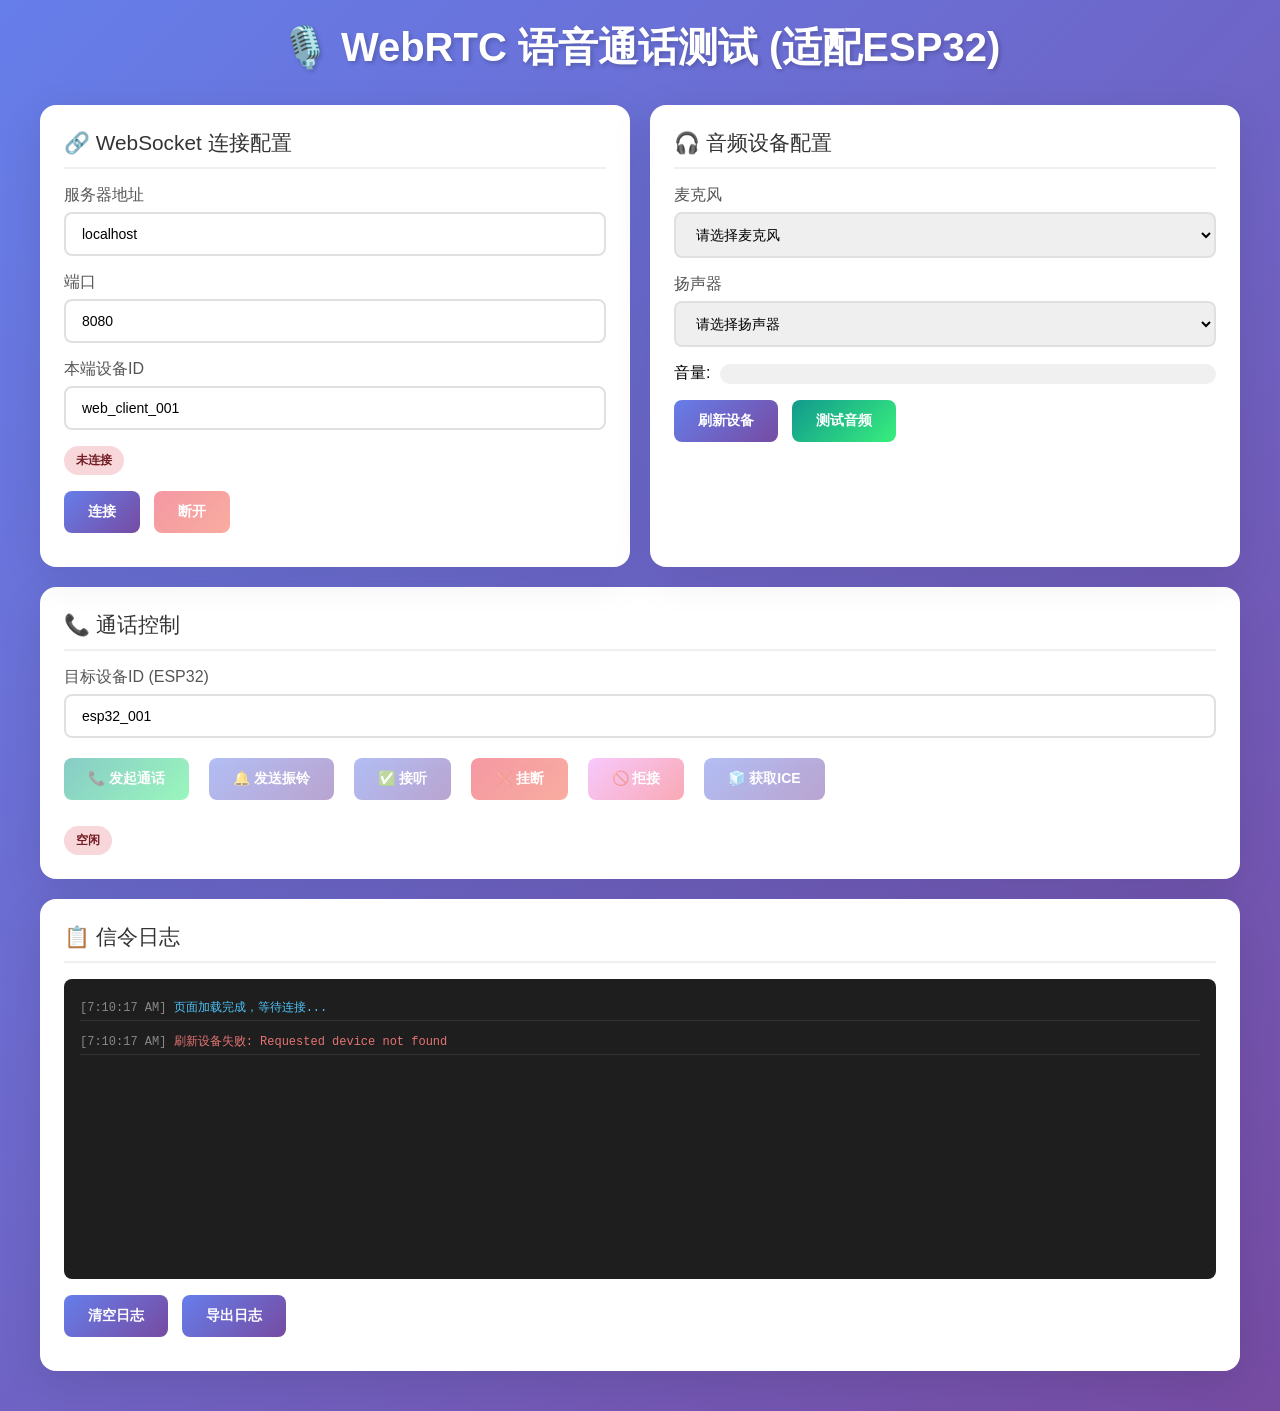
==== audio_server/src/main/resources/static/index2.html @ 7738d1a6 "4G信令+4Gwebrtc demo" ====
<!DOCTYPE html>
<html lang="zh-CN">
<head>
  <meta charset="UTF-8">
  <meta name="viewport" content="width=device-width, initial-scale=1.0">
  <title>WebRTC 语音通话测试 (适配ESP32)</title>
  <link rel="stylesheet" href="./index.css">
</head>
<body>
<div class="container">
  <h1>🎙️ WebRTC 语音通话测试 (适配ESP32)</h1>

  <div class="grid">
    <!-- WebSocket 连接配置 -->
    <div class="card">
      <div class="card-title">🔗 WebSocket 连接配置</div>
      <div class="form-group">
        <label>服务器地址</label>
        <input type="text" id="wsHost" value="localhost" placeholder="服务器地址">
      </div>
      <div class="form-group">
        <label>端口</label>
        <input type="number" id="wsPort" value="8080" placeholder="端口号">
      </div>
      <div class="form-group">
        <label>本端设备ID</label>
        <input type="text" id="localDeviceId" value="web_client_001" placeholder="设备唯一标识">
      </div>
      <div>
        <span id="connectionStatus" class="status status-disconnected">未连接</span>
      </div>
      <div style="margin-top: 16px;">
        <button class="btn btn-primary" id="btnConnect" onclick="connectWebSocket()">连接</button>
        <button class="btn btn-danger" id="btnDisconnect" onclick="disconnectWebSocket()" disabled>断开</button>
      </div>
    </div>

    <!-- 音频设备配置 -->
    <div class="card">
      <div class="card-title">🎧 音频设备配置</div>
      <div class="form-group">
        <label>麦克风</label>
        <select id="audioInputSelect">
          <option value="">请选择麦克风</option>
        </select>
      </div>
      <div class="form-group">
        <label>扬声器</label>
        <select id="audioOutputSelect">
          <option value="">请选择扬声器</option>
        </select>
      </div>
      <div class="audio-controls">
        <span>音量:</span>
        <div class="audio-meter">
          <div class="audio-meter-fill" id="audioMeterFill"></div>
        </div>
      </div>
      <div style="margin-top: 16px;">
        <button class="btn btn-primary" onclick="refreshDevices()">刷新设备</button>
        <button class="btn btn-success" onclick="testAudio()">测试音频</button>
      </div>
    </div>
  </div>

  <!-- 通话控制 -->
  <div class="card">
    <div class="card-title">📞 通话控制</div>
    <div class="form-group">
      <label>目标设备ID (ESP32)</label>
      <input type="text" id="targetDeviceId" value="esp32_001" placeholder="目标设备ID">
    </div>
    <div class="call-controls">
      <button class="btn btn-success" id="btnCall" onclick="startCall()" disabled>📞 发起通话</button>
      <button class="btn btn-primary" id="btnRing" onclick="sendRing()" disabled>🔔 发送振铃</button>
      <button class="btn btn-primary" id="btnAnswer" onclick="answerRing()" disabled>✅ 接听</button>
      <button class="btn btn-danger" id="btnHangup" onclick="hangupCall()" disabled>❌ 挂断</button>
      <button class="btn btn-warning" id="btnReject" onclick="rejectRing()" disabled>🚫 拒接</button>
      <button class="btn btn-primary" id="btnRequestIce" onclick="requestIceServers()" disabled>🧊 获取ICE</button>
    </div>
    <div style="margin-top: 16px;">
      <span id="callStatus" class="status status-disconnected">空闲</span>
    </div>
  </div>

  <!-- 信令日志 -->
  <div class="card">
    <div class="card-title">📋 信令日志</div>
    <div class="log-container" id="logContainer"></div>
    <div style="margin-top: 16px;">
      <button class="btn btn-primary" onclick="clearLogs()">清空日志</button>
      <button class="btn btn-primary" onclick="exportLogs()">导出日志</button>
    </div>
  </div>
</div>

<script>
  // ==================== 全局变量 ====================
  let ws = null;
  let pc = null;
  let localStream = null;
  let remoteStream = null;
  let currentCallState = 'idle'; // idle, calling, ringing, connected
  let incomingOffer = null;
  let pendingCallerId = null; // 存储振铃阶段的来电方ID（无offer）
  let audioContext = null;
  let analyser = null;
  let dataArray = null;
  let animationId = null;

  // ==================== WebSocket 连接 ====================
  function connectWebSocket() {
    const host = document.getElementById('wsHost').value;
    const port = document.getElementById('wsPort').value;
    const wsUrl = `ws://${host}:${port}/signaling`;

    updateConnectionStatus('connecting');
    log('info', `正在连接 WebSocket: ${wsUrl}`);

    ws = new WebSocket(wsUrl);

    ws.onopen = () => {
      updateConnectionStatus('connected');
      log('success', 'WebSocket 连接成功');

      // 注册设备
      const deviceId = document.getElementById('localDeviceId').value;
      sendSignaling({
        type: 'register',
        from: deviceId,
        timestamp: Math.floor(Date.now() / 1000)
      });

      enableCallControls(true);
    };

    ws.onmessage = (event) => {
      try {
        const message = JSON.parse(event.data);
        handleSignalingMessage(message);
      } catch (e) {
        log('error', '解析信令失败: ' + e.message + ' 原始数据: ' + event.data);
      }
    };

    ws.onclose = () => {
      updateConnectionStatus('disconnected');
      log('warn', 'WebSocket 连接已关闭');
      enableCallControls(false);
      resetCallState();
    };

    ws.onerror = (error) => {
      log('error', 'WebSocket 错误: ' + error);
    };
  }

  function disconnectWebSocket() {
    if (ws) {
      ws.close();
      ws = null;
    }
  }

  // ==================== 核心：适配ESP32信令格式 ====================
  function sendSignaling(message) {
    if (ws && ws.readyState === WebSocket.OPEN) {
      // 适配ESP32的信令格式 - 确保包含from、timestamp等必填字段
      const esp32Msg = {
        type: message.type,
        from: message.from || document.getElementById('localDeviceId').value,
        timestamp: message.timestamp || Math.floor(Date.now() / 1000),
        target: message.target || document.getElementById('targetDeviceId').value,
        valid: true // ESP32要求的valid字段
      };

      // 根据消息类型添加对应字段
      if (message.sdp) esp32Msg.data = message.sdp; // ESP32使用data字段传输SDP
      if (message.candidate) esp32Msg.candidate = message.candidate;
      if (message.data) esp32Msg.data = message.data;

      ws.send(JSON.stringify(esp32Msg));
      log('signal', `发送信令 [${esp32Msg.type}]: ${JSON.stringify(esp32Msg)}`);
    } else {
      log('error', 'WebSocket 未连接，无法发送信令');
    }
  }

  // ==================== 信令处理 (适配ESP32逻辑) ====================
  function handleSignalingMessage(message) {
    log('signal', `收到信令 [${message.type}]: ${JSON.stringify(message)}`);

    switch (message.type) {
      case 'connected':
        log('success', '服务器连接确认');
        break;

      case 'register_response':
        log('success', '设备注册成功: ' + (message.data || '无数据'));
        break;

      case 'ice_response':
        handleIceResponse(message);
        break;

      case 'ring':
        // 处理ESP32的振铃信令（无offer）
        handleRing(message);
        break;

      case 'offer':
        // 处理ESP32后续发送的offer信令（关键修复：读取data字段作为SDP）
        handleIncomingOffer(message);
        break;

      case 'answer':
        handleAnswer(message);
        break;

      case 'candidate':
        handleCandidate(message);
        break;

      case 'bye':
        handleBye(message);
        break;

      case 'customized':
        handleCustomized(message);
        break;

      case 'reject':
        handleReject(message);
        break;

      case 'timeout':
        handleTimeout(message);
        break;

      case 'error':
        log('error', '服务器错误: ' + (message.data || '无错误信息'));
        break;

      default:
        log('warn', '未知信令类型: ' + message.type);
    }
  }

  // ==================== ESP32振铃处理 (仅回复customized信令) ====================
  function handleRing(message) {
    // 处理来自ESP32的振铃请求（仅振铃，无offer）
    pendingCallerId = message.from; // 保存来电方ID
    log('info', `收到来自 ${message.from} 的振铃请求（无offer）`);

    updateCallStatus('ringing', '收到来电 from ' + message.from);
    document.getElementById('btnAnswer').disabled = false;
    document.getElementById('btnReject').disabled = false;
    document.getElementById('btnCall').disabled = true;

    // 播放来电铃声
    playRingtone();
  }

  // 回复振铃：仅发送ACCEPT_CALL自定义信令
  function answerRing() {
    console.log('开始接听：仅回复振铃确认');
    if (!pendingCallerId) {
      log('error', '没有待处理的振铃请求');
      return;
    }

    // 只发送ACCEPT_CALL自定义信令，不处理WebRTC逻辑
    sendSignaling({
      type: 'customized',
      target: pendingCallerId,
      data: "ACCEPT_CALL",
      timestamp: Math.floor(Date.now() / 1000),
      from: document.getElementById('localDeviceId').value
    });

    log('success', `已发送接听确认信令给 ${pendingCallerId}，等待对方发送offer`);
    updateCallStatus('calling', '已接听，等待对方响应...');

    // 禁用接听/拒接，保留挂断按钮
    document.getElementById('btnAnswer').disabled = true;
    document.getElementById('btnReject').disabled = true;
    document.getElementById('btnHangup').disabled = false;
  }

  // 拒接振铃：仅发送REJECT_CALL自定义信令
  function rejectRing() {
    console.log('拒绝接听：回复振铃拒绝');
    if (!pendingCallerId) {
      log('error', '没有待处理的振铃请求');
      return;
    }

    // 只发送REJECT_CALL自定义信令
    sendSignaling({
      type: 'customized',
      target: pendingCallerId,
      data: "REJECT_CALL",
      timestamp: Math.floor(Date.now() / 1000),
      from: document.getElementById('localDeviceId').value
    });

    log('warn', `已发送拒接信令给 ${pendingCallerId}`);

    // 重置状态
    pendingCallerId = null;
    resetCallState();
  }

  // ==================== Offer处理 (关键修复：适配ESP32的data字段存储SDP) ====================
  function handleIncomingOffer(message) {
    // 验证offer是否来自之前振铃的设备
    if (pendingCallerId && message.from !== pendingCallerId) {
      log('warn', `收到未知设备 ${message.from} 的offer，忽略`);
      return;
    }

    log('info', `收到 ${message.from} 的offer信令，开始自动建立通话`);

    // 关键修复：ESP32的SDP放在data字段中，需要赋值给sdp属性
    incomingOffer = {
      from: message.from,
      sdp: message.data, // 读取data字段作为SDP内容
      target: message.target
    };

    // 自动处理offer（无需用户操作）
    processOfferAutomatically();
  }

  // 自动处理offer并建立WebRTC连接（添加详细错误处理）
  // ==================== 自动处理offer并建立WebRTC连接（修复SDP内嵌candidate） ====================
  async function processOfferAutomatically() {
    if (!incomingOffer) {
      log('error', '无待处理的offer');
      return;
    }

    try {
      log('info', '开始初始化本地音频流');
      // 1. 初始化本地音频流
      await initLocalStream();

      log('info', '开始创建PeerConnection');
      // 2. 创建PeerConnection
      await createPeerConnection();

      // 3. 设置远程SDP（关键：先设置SDP，再解析内嵌的candidate）
      log('info', '开始设置远程SDP');
      const remoteDesc = new RTCSessionDescription({
        type: 'offer',
        sdp: incomingOffer.sdp
      });

      await pc.setRemoteDescription(remoteDesc);
      log('success', '远程SDP设置成功');

      // 关键修复：解析SDP中内嵌的ICE候选并添加到PeerConnection
/*      log('info', '开始解析SDP中的内嵌ICE候选');
      const candidates = parseCandidatesFromSDP(incomingOffer.sdp);
      if (candidates.length > 0) {
        log('info', `找到 ${candidates.length} 个内嵌ICE候选`);
        for (const candidate of candidates) {
          try {
            await pc.addIceCandidate(candidate);
            log('success', `添加内嵌ICE候选成功: ${candidate.candidate.substring(0, 50)}...`);
          } catch (e) {
            log('warn', `添加内嵌ICE候选失败: ${e.message}`);
            log('error', `添加内嵌ICE候选失败: ${e.message}，候选: ${JSON.stringify(candidate)}`);
          }
        }
      } else {
        log('info', 'SDP中未找到内嵌ICE候选');
      }*/

      // 4. 创建并发送answer
      log('info', '开始创建answer SDP');
      const answer = await pc.createAnswer();
      await pc.setLocalDescription(answer);
      log('success', '本地answer SDP创建成功');

      // 发送answer信令给ESP32（关键：使用data字段传输SDP）
      sendSignaling({
        type: 'answer',
        target: incomingOffer.from,
        from: document.getElementById('localDeviceId').value,
        timestamp: Math.floor(Date.now() / 1000),
        sdp: answer.sdp // sendSignaling会自动转换为data字段
      });

      log('success', '已发送answer信令给ESP32，通话建立中');
      updateCallStatus('connected', '通话中');

      // 清空临时变量
      pendingCallerId = null;
      incomingOffer = null;

    } catch (error) {
      log('error', '处理offer失败: ' + error.message);
      console.error('Offer处理详细错误:', error);
      // 发送错误信令给ESP32
      sendSignaling({
        type: 'customized',
        target: incomingOffer?.from || pendingCallerId,
        data: `PROCESS_OFFER_ERROR: ${error.message}`,
        timestamp: Math.floor(Date.now() / 1000),
        from: document.getElementById('localDeviceId').value
      });
      pendingCallerId = null;
      incomingOffer = null;
      resetCallState();
    }
  }

  // ==================== 工具函数：从SDP中解析内嵌的ICE候选 ====================
  function parseCandidatesFromSDP(sdp) {
    const candidates = [];
    const lines = sdp.split('\r\n');
    let currentMid = null;
    let currentMLineIndex = -1;

    for (let i = 0; i < lines.length; i++) {
      const line = lines[i];
      if (line.startsWith('m=')) {
        currentMLineIndex++;          // 新媒体行，索引递增
        currentMid = null;            // 重置mid，等待随后的a=mid
      } else if (line.startsWith('a=mid:')) {
        currentMid = line.substring('a=mid:'.length);
      } else if (line.startsWith('a=candidate:')) {
        const candidateStr = line.substring('a=candidate:'.length);
        // 如果当前没有找到a=mid，尝试使用默认值（通常只有一个音频流时是'0'）
        const mid = currentMid || '0';
        const mlineIndex = currentMLineIndex >= 0 ? currentMLineIndex : 0;
        try {
          const candidate = new RTCIceCandidate({
            candidate: candidateStr,
            sdpMid: mid,
            sdpMLineIndex: mlineIndex
          });
          candidates.push(candidate);
          console.log('解析到候选:', candidate);
        } catch (e) {
          console.warn('构造候选失败:', e.message, '行:', line);
        }
      }
    }
    return candidates;
  }

  // ==================== 创建PeerConnection（优化ICE处理） ====================
  async function createPeerConnection() {
    try {
      const configuration = {
        iceServers: [
          { urls: 'turn:turn.vcall.75prc.cn:3478', username: "youkongcall", credential: "HJbnf23oNF23BgdlNM" }
        ],
      };

      log('info', '创建PeerConnection，配置: ' + JSON.stringify(configuration));
      pc = new RTCPeerConnection(configuration);

      // 添加本地流
      if (localStream) {
        localStream.getTracks().forEach(track => {
          pc.addTrack(track, localStream);
          log('info', '添加本地音频轨道到PeerConnection');
        });
      }

      // 监听远程流
      pc.ontrack = (event) => {
        log('info', '收到远程音频流');
        remoteStream = event.streams[0];
        const audioElement = new Audio();
        audioElement.srcObject = remoteStream;
        audioElement.play().catch(e => log('warn', '播放远程音频失败: ' + e.message));
        log('success', '远程音频流播放成功');
      };

      // 监听ICE候选（主要用于本地候选，ESP32的候选已从SDP解析）
      pc.onicecandidate = (event) => {
        if (event.candidate) {
          const targetId = pendingCallerId || document.getElementById('targetDeviceId').value;
          // 发送本地ICE候选给ESP32
          sendSignaling({
            type: 'candidate',
            target: targetId,
            from: document.getElementById('localDeviceId').value,
            timestamp: Math.floor(Date.now() / 1000),
            candidate: event.candidate.candidate
          });
          log('info', '发送本地ICE候选: ' + event.candidate.candidate.substring(0, 50) + '...');
        } else {
          log('info', '本地ICE候选收集完成');
        }
      };

      // 监听ICE连接状态
      pc.oniceconnectionstatechange = () => {
        log('info', 'ICE连接状态: ' + pc.iceConnectionState);
        // ICE连接成功的状态
        if (pc.iceConnectionState === 'connected' || pc.iceConnectionState === 'completed') {
          log('success', 'ICE连接成功');
        }
        // ICE连接失败的状态
        else if (pc.iceConnectionState === 'failed') {
          log('warn', 'ICE连接失败，尝试重新连接');
          // 可以在这里添加重连逻辑
        }
      };

      // 监听连接状态变化
      pc.onconnectionstatechange = () => {
        log('info', 'PeerConnection状态: ' + pc.connectionState);
        if (pc.connectionState === 'connected') {
          updateCallStatus('connected', '通话中');
        } else if (pc.connectionState === 'disconnected' || pc.connectionState === 'failed' || pc.connectionState === 'closed') {
          log('warn', 'PeerConnection断开: ' + pc.connectionState);
          closeCall();
        }
      };

      log('success', 'PeerConnection创建成功');
    } catch (error) {
      log('error', '创建PeerConnection失败: ' + error.message);
      throw error;
    }
  }

  // ==================== WebRTC 主动发起通话 ====================
  async function startCall() {
    const targetId = document.getElementById('targetDeviceId').value;
    if (!targetId) {
      alert('请输入目标设备ID');
      return;
    }

    try {
      await initLocalStream();
      await createPeerConnection();

      const offer = await pc.createOffer();
      await pc.setLocalDescription(offer);

      // 发送ESP32格式的offer信令（使用data字段传输SDP）
      sendSignaling({
        type: 'offer',
        target: targetId,
        from: document.getElementById('localDeviceId').value,
        timestamp: Math.floor(Date.now() / 1000),
        sdp: offer.sdp // sendSignaling会自动转换为data字段
      });

      updateCallStatus('calling', '呼叫中...');
      document.getElementById('btnHangup').disabled = false;
      document.getElementById('btnCall').disabled = true;

    } catch (error) {
      log('error', '发起通话失败: ' + error.message);
    }
  }

  // 发送振铃信令给ESP32
  function sendRing() {
    const targetId = document.getElementById('targetDeviceId').value;
    if (!targetId) {
      alert('请输入目标设备ID');
      return;
    }

    // 发送ESP32格式的ring信令
    sendSignaling({
      type: 'ring',
      target: targetId,
      from: document.getElementById('localDeviceId').value,
      timestamp: Math.floor(Date.now() / 1000)
    });

    updateCallStatus('calling', '正在振铃...');
    document.getElementById('btnHangup').disabled = false;
  }

  // 挂断通话
  function hangupCall() {
    const targetId = pendingCallerId || document.getElementById('targetDeviceId').value;

    // 发送ESP32格式的bye信令
    sendSignaling({
      type: 'bye',
      target: targetId,
      from: document.getElementById('localDeviceId').value,
      timestamp: Math.floor(Date.now() / 1000)
    });

    closeCall();
  }

  // 关闭通话清理资源
  function closeCall() {
    if (pc) {
      pc.close();
      pc = null;
    }
    if (localStream) {
      localStream.getTracks().forEach(track => track.stop());
      localStream = null;
    }
    if (audioContext) {
      audioContext.close();
      audioContext = null;
    }
    if (animationId) {
      cancelAnimationFrame(animationId);
      animationId = null;
    }

    // 清空临时变量
    pendingCallerId = null;
    incomingOffer = null;

    resetCallState();
    log('info', '通话已结束');
  }

  // ==================== WebRTC 基础功能 (添加错误处理) ====================
  async function initLocalStream() {
    try {
      // 请求音频权限
      const constraints = {
        audio: {
          echoCancellation: true,
          noiseSuppression: true,
          sampleRate: 48000
        },
        video: false
      };

      log('info', '请求本地音频流权限');
      localStream = await navigator.mediaDevices.getUserMedia(constraints);

      // 初始化音频分析
      initAudioMeter();

      log('success', '本地音频流获取成功');
    } catch (error) {
      log('error', '获取本地音频流失败: ' + error.message);
      throw error;
    }
  }

  function initAudioMeter() {
    try {
      audioContext = new (window.AudioContext || window.webkitAudioContext)();
      analyser = audioContext.createAnalyser();
      analyser.fftSize = 256;

      const source = audioContext.createMediaStreamSource(localStream);
      source.connect(analyser);

      dataArray = new Uint8Array(analyser.frequencyBinCount);
      updateAudioMeter();
    } catch (e) {
      log('warn', '音频音量计初始化失败: ' + e.message);
    }
  }

  function updateAudioMeter() {
    if (!analyser) return;

    analyser.getByteFrequencyData(dataArray);
    const average = dataArray.reduce((a, b) => a + b) / dataArray.length;
    const percentage = (average / 255) * 100;

    document.getElementById('audioMeterFill').style.width = percentage + '%';

    animationId = requestAnimationFrame(updateAudioMeter);
  }

  async function handleAnswer(message) {
    try {
      if (!pc) {
        log('error', 'PeerConnection未初始化，无法处理answer');
        return;
      }
      // ESP32的answer SDP也在data字段中
      const sdp = message.data || message.sdp;
      await pc.setRemoteDescription(new RTCSessionDescription({
        type: 'answer',
        sdp: sdp
      }));
      updateCallStatus('connected', '通话中');
      document.getElementById('btnHangup').disabled = false;
      log('success', '处理answer信令成功');
    } catch (error) {
      log('error', '处理 answer 失败: ' + error.message);
    }
  }

  async function handleCandidate(message) {
    try {
      if (pc && message.candidate) {
        await pc.addIceCandidate(new RTCIceCandidate({
          candidate: message.candidate
        }));
        log('info', '添加 ICE 候选成功: ' + message.candidate.substring(0, 50) + '...');
      }
    } catch (error) {
      log('error', '添加 ICE 候选失败: ' + error.message);
    }
  }

  function handleBye(message) {
    log('info', '收到对方挂断信令');
    closeCall();
  }

  function handleReject(message) {
    log('warn', '收到对方拒接信令');
    closeCall();
  }

  function handleTimeout(message) {
    log('warn', '呼叫超时');
    closeCall();
  }

  function handleIceResponse(message) {
    log('success', '收到 ICE 服务器配置: ' + JSON.stringify(message.iceServers || message.data));
  }

  function handleCustomized(message) {
    log('info', `收到自定义信令: ${message.data}`);
    // 可根据自定义信令内容扩展处理逻辑
    if (message.data === 'REJECT_CALL') {
      handleReject(message);
    }
  }

  function requestIceServers() {
    // 发送ESP32格式的ice_request信令
    sendSignaling({
      type: 'ice_request',
      timestamp: Math.floor(Date.now() / 1000)
    });
  }

  // ==================== 音频设备管理 ====================
  async function refreshDevices() {
    try {
      // 先请求权限再枚举设备
      await navigator.mediaDevices.getUserMedia({ audio: true });
      const devices = await navigator.mediaDevices.enumerateDevices();

      const audioInputs = devices.filter(d => d.kind === 'audioinput');
      const audioOutputs = devices.filter(d => d.kind === 'audiooutput');

      const inputSelect = document.getElementById('audioInputSelect');
      const outputSelect = document.getElementById('audioOutputSelect');

      inputSelect.innerHTML = '<option value="">请选择麦克风</option>';
      outputSelect.innerHTML = '<option value="">请选择扬声器</option>';

      audioInputs.forEach((device, index) => {
        const option = document.createElement('option');
        option.value = device.deviceId;
        option.text = device.label || `麦克风 ${index + 1}`;
        inputSelect.appendChild(option);
      });

      audioOutputs.forEach((device, index) => {
        const option = document.createElement('option');
        option.value = device.deviceId;
        option.text = device.label || `扬声器 ${index + 1}`;
        outputSelect.appendChild(option);
      });

      log('success', `刷新设备完成: ${audioInputs.length} 个麦克风, ${audioOutputs.length} 个扬声器`);
    } catch (error) {
      log('error', '刷新设备失败: ' + error.message);
    }
  }

  function testAudio() {
    // 简单的音频测试 - 播放一个提示音
    try {
      const audioContext = new (window.AudioContext || window.webkitAudioContext)();
      const oscillator = audioContext.createOscillator();
      const gainNode = audioContext.createGain();

      oscillator.connect(gainNode);
      gainNode.connect(audioContext.destination);

      oscillator.frequency.value = 440;
      gainNode.gain.value = 0.1;

      oscillator.start();
      oscillator.stop(audioContext.currentTime + 0.5);

      log('info', '音频测试: 播放 440Hz 测试音');
    } catch (e) {
      log('error', '音频测试失败: ' + e.message);
    }
  }

  function playRingtone() {
    // 简单的铃声
    try {
      const audioContext = new (window.AudioContext || window.webkitAudioContext)();
      const oscillator = audioContext.createOscillator();
      const gainNode = audioContext.createGain();

      oscillator.connect(gainNode);
      gainNode.connect(audioContext.destination);

      oscillator.frequency.value = 800;
      gainNode.gain.value = 0.1;

      oscillator.start();
      oscillator.stop(audioContext.currentTime + 0.2);

      setTimeout(() => {
        const osc2 = audioContext.createOscillator();
        const gain2 = audioContext.createGain();
        osc2.connect(gain2);
        gain2.connect(audioContext.destination);
        osc2.frequency.value = 600;
        gain2.gain.value = 0.1;
        osc2.start();
        osc2.stop(audioContext.currentTime + 0.2);
      }, 250);
    } catch (e) {
      log('warn', '铃声播放失败: ' + e.message);
    }
  }

  // ==================== UI 辅助函数 ====================
  function updateConnectionStatus(status) {
    const statusEl = document.getElementById('connectionStatus');
    const btnConnect = document.getElementById('btnConnect');
    const btnDisconnect = document.getElementById('btnDisconnect');

    switch (status) {
      case 'connected':
        statusEl.textContent = '已连接';
        statusEl.className = 'status status-connected';
        btnConnect.disabled = true;
        btnDisconnect.disabled = false;
        break;
      case 'connecting':
        statusEl.textContent = '连接中...';
        statusEl.className = 'status status-connecting';
        btnConnect.disabled = true;
        break;
      case 'disconnected':
        statusEl.textContent = '未连接';
        statusEl.className = 'status status-disconnected';
        btnConnect.disabled = false;
        btnDisconnect.disabled = true;
        break;
    }
  }

  function updateCallStatus(state, text) {
    currentCallState = state;
    const statusEl = document.getElementById('callStatus');
    statusEl.textContent = text;

    statusEl.className = 'status';
    switch (state) {
      case 'idle':
        statusEl.classList.add('status-disconnected');
        break;
      case 'calling':
      case 'ringing':
        statusEl.classList.add('status-calling');
        break;
      case 'connected':
        statusEl.classList.add('status-connected');
        break;
    }
  }

  function enableCallControls(enabled) {
    document.getElementById('btnCall').disabled = !enabled;
    document.getElementById('btnRing').disabled = !enabled;
    document.getElementById('btnRequestIce').disabled = !enabled;
  }

  function resetCallState() {
    updateCallStatus('idle', '空闲');
    document.getElementById('btnCall').disabled = false;
    document.getElementById('btnRing').disabled = false;
    document.getElementById('btnAnswer').disabled = true;
    document.getElementById('btnReject').disabled = true;
    document.getElementById('btnHangup').disabled = true;
    pendingCallerId = null;
    incomingOffer = null;
  }

  function log(level, message) {
    const container = document.getElementById('logContainer');
    const time = new Date().toLocaleTimeString();
    const entry = document.createElement('div');
    entry.className = 'log-entry';
    entry.innerHTML = `<span class="log-time">[${time}]</span> <span class="log-${level}">${message}</span>`;
    container.appendChild(entry);
    container.scrollTop = container.scrollHeight;
    // 同时输出到控制台便于调试
    console[level === 'error' ? 'error' : level === 'warn' ? 'warn' : 'log'](`[${time}] ${message}`);
  }

  function clearLogs() {
    document.getElementById('logContainer').innerHTML = '';
  }

  function exportLogs() {
    const container = document.getElementById('logContainer');
    const logs = container.innerText;
    const blob = new Blob([logs], { type: 'text/plain' });
    const url = URL.createObjectURL(blob);
    const a = document.createElement('a');
    a.href = url;
    a.download = `webrtc_logs_${new Date().toISOString().slice(0,10)}.txt`;
    a.click();
    URL.revokeObjectURL(url);
  }

  // ==================== 本地存储 ====================
  function saveToLocalStorage() {
    const config = {
      wsHost: document.getElementById('wsHost').value,
      wsPort: document.getElementById('wsPort').value,
      localDeviceId: document.getElementById('localDeviceId').value,
      targetDeviceId: document.getElementById('targetDeviceId').value
    };
    localStorage.setItem('webrtcConfig', JSON.stringify(config));
  }

  function loadFromLocalStorage() {
    const saved = localStorage.getItem('webrtcConfig');
    if (saved) {
      try {
        const config = JSON.parse(saved);
        if (config.wsHost) document.getElementById('wsHost').value = config.wsHost;
        if (config.wsPort) document.getElementById('wsPort').value = config.wsPort;
        if (config.localDeviceId) document.getElementById('localDeviceId').value = config.localDeviceId;
        if (config.targetDeviceId) document.getElementById('targetDeviceId').value = config.targetDeviceId;
        log('info', '已加载保存的配置');
      } catch (e) {
        log('error', '加载配置失败: ' + e);
      }
    }
  }

  function setupAutoSave() {
    const fields = ['wsHost', 'wsPort', 'localDeviceId', 'targetDeviceId'];
    fields.forEach(id => {
      const element = document.getElementById(id);
      if (element) {
        element.addEventListener('change', saveToLocalStorage);
        element.addEventListener('blur', saveToLocalStorage);
      }
    });
  }

  // ==================== 初始化 ====================
  window.onload = () => {
    loadFromLocalStorage();
    setupAutoSave();
    refreshDevices();
    log('info', '页面加载完成，等待连接...');

    // 自动处理浏览器音频上下文暂停问题
    document.addEventListener('click', () => {
      if (audioContext && audioContext.state === 'suspended') {
        audioContext.resume();
      }
    }, { once: true });
  };

  // 页面关闭时清理资源
  window.onbeforeunload = () => {
    closeCall();
    disconnectWebSocket();
  };
</script>
</body>
</html>
---- audio_server/src/main/resources/static/index.css ----
* {
    margin: 0;
    padding: 0;
    box-sizing: border-box;
}

body {
    font-family: -apple-system, BlinkMacSystemFont, 'Segoe UI', Roboto, 'Helvetica Neue', Arial, sans-serif;
    background: linear-gradient(135deg, #667eea 0%, #764ba2 100%);
    min-height: 100vh;
    padding: 20px;
}

.container {
    max-width: 1200px;
    margin: 0 auto;
}

h1 {
    text-align: center;
    color: white;
    margin-bottom: 30px;
    font-size: 2.5em;
    text-shadow: 2px 2px 4px rgba(0,0,0,0.2);
}

.card {
    background: white;
    border-radius: 16px;
    padding: 24px;
    margin-bottom: 20px;
    box-shadow: 0 10px 40px rgba(0,0,0,0.1);
}

.card-title {
    font-size: 1.3em;
    color: #333;
    margin-bottom: 16px;
    padding-bottom: 10px;
    border-bottom: 2px solid #f0f0f0;
}

.form-group {
    margin-bottom: 16px;
}

label {
    display: block;
    margin-bottom: 6px;
    color: #555;
    font-weight: 500;
}

input[type="text"],
input[type="number"],
select {
    width: 100%;
    padding: 12px 16px;
    border: 2px solid #e0e0e0;
    border-radius: 8px;
    font-size: 14px;
    transition: border-color 0.3s;
}

input[type="text"]:focus,
input[type="number"]:focus,
select:focus {
    outline: none;
    border-color: #667eea;
}

.btn {
    padding: 12px 24px;
    border: none;
    border-radius: 8px;
    font-size: 14px;
    font-weight: 600;
    cursor: pointer;
    transition: all 0.3s;
    margin-right: 10px;
    margin-bottom: 10px;
}

.btn-primary {
    background: linear-gradient(135deg, #667eea 0%, #764ba2 100%);
    color: white;
}

.btn-primary:hover {
    transform: translateY(-2px);
    box-shadow: 0 5px 20px rgba(102, 126, 234, 0.4);
}

.btn-success {
    background: linear-gradient(135deg, #11998e 0%, #38ef7d 100%);
    color: white;
}

.btn-danger {
    background: linear-gradient(135deg, #eb3349 0%, #f45c43 100%);
    color: white;
}

.btn-warning {
    background: linear-gradient(135deg, #f093fb 0%, #f5576c 100%);
    color: white;
}

.btn:disabled {
    opacity: 0.5;
    cursor: not-allowed;
    transform: none !important;
}

.status {
    display: inline-block;
    padding: 6px 12px;
    border-radius: 20px;
    font-size: 12px;
    font-weight: 600;
}

.status-connected {
    background: #d4edda;
    color: #155724;
}

.status-disconnected {
    background: #f8d7da;
    color: #721c24;
}

.status-connecting {
    background: #fff3cd;
    color: #856404;
}

.status-calling {
    background: #cce5ff;
    color: #004085;
}

.log-container {
    background: #1e1e1e;
    border-radius: 8px;
    padding: 16px;
    height: 300px;
    overflow-y: auto;
    font-family: 'Consolas', 'Monaco', monospace;
    font-size: 12px;
}

.log-entry {
    margin-bottom: 8px;
    padding: 4px 0;
    border-bottom: 1px solid #333;
}

.log-time {
    color: #888;
}

.log-info {
    color: #4fc3f7;
}

.log-success {
    color: #81c784;
}

.log-error {
    color: #e57373;
}

.log-warn {
    color: #ffb74d;
}

.log-signal {
    color: #ce93d8;
}

.grid {
    display: grid;
    grid-template-columns: repeat(auto-fit, minmax(300px, 1fr));
    gap: 20px;
}

.audio-controls {
    display: flex;
    align-items: center;
    gap: 10px;
    margin-top: 10px;
}

.audio-meter {
    flex: 1;
    height: 20px;
    background: #f0f0f0;
    border-radius: 10px;
    overflow: hidden;
}

.audio-meter-fill {
    height: 100%;
    background: linear-gradient(90deg, #4caf50, #ff9800, #f44336);
    width: 0%;
    transition: width 0.1s;
}

.call-controls {
    display: flex;
    flex-wrap: wrap;
    gap: 10px;
    margin-top: 20px;
}

@media (max-width: 768px) {
    h1 {
        font-size: 1.8em;
    }

    .grid {
        grid-template-columns: 1fr;
    }
}
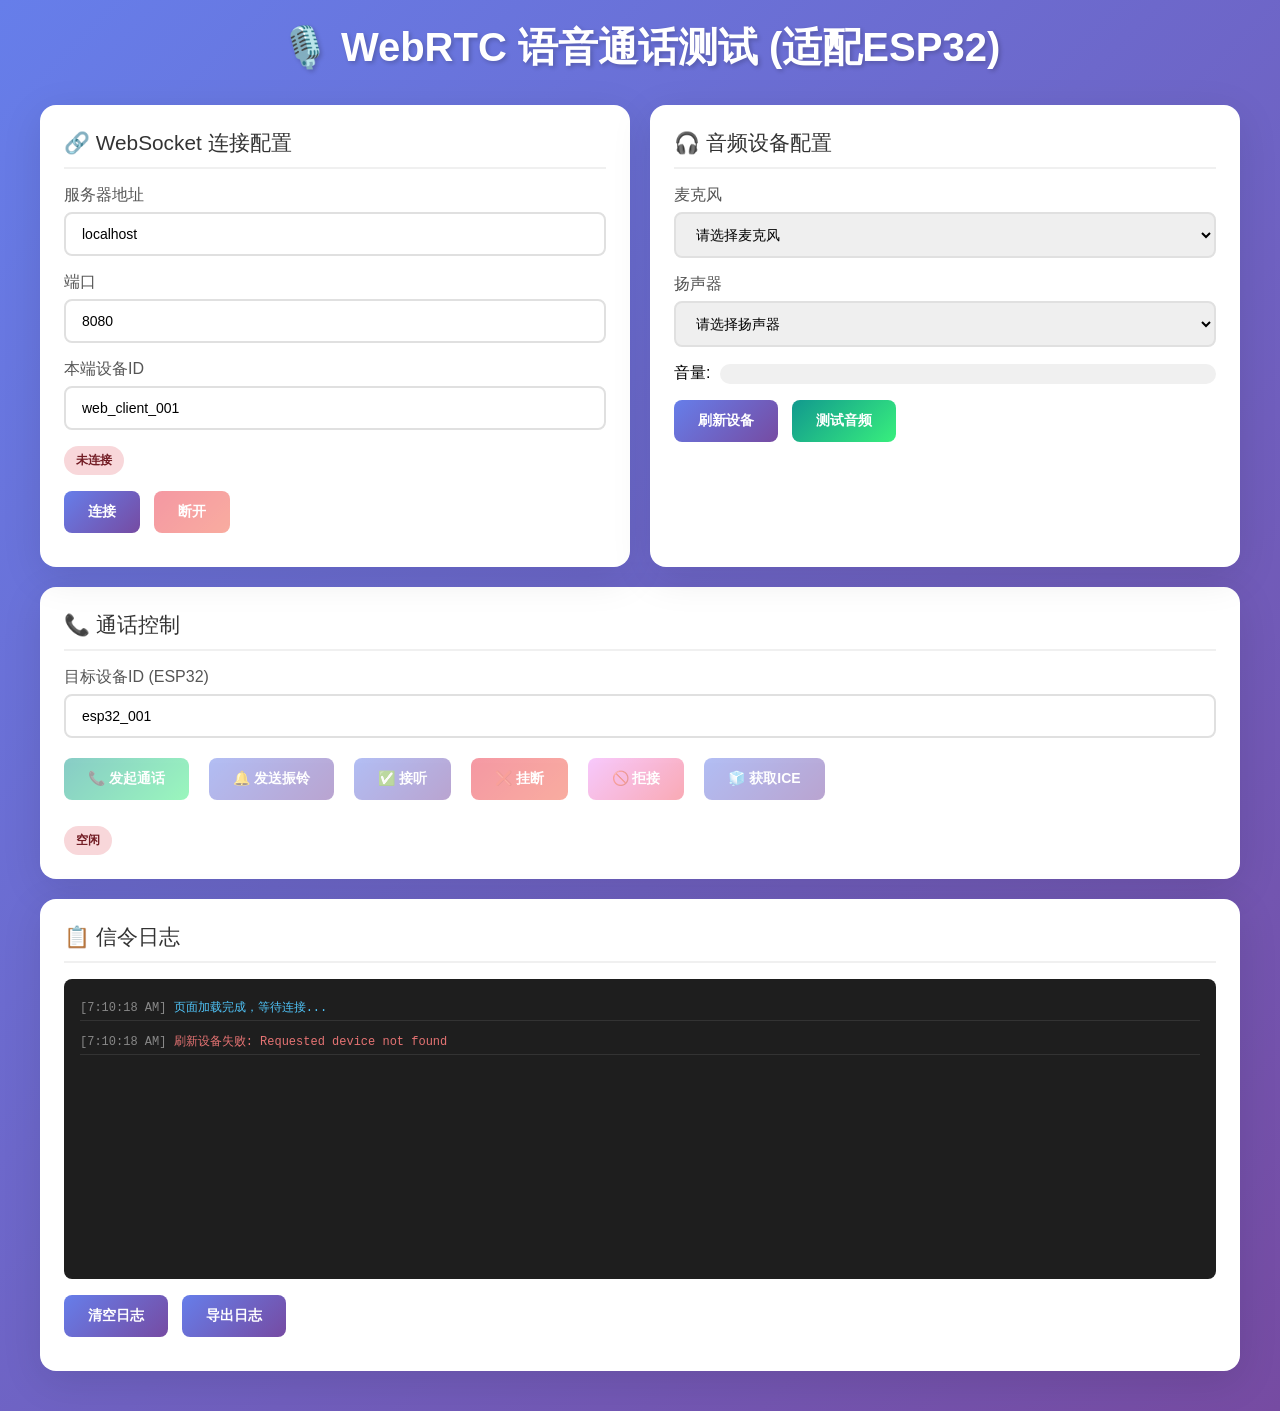
==== commit 94c9f27e: "初步可以双向通信" ====
--- a/audio_server/src/main/resources/static/index2.html
+++ b/audio_server/src/main/resources/static/index2.html
@@ -263,23 +263,20 @@
 
   // 回复振铃：仅发送ACCEPT_CALL自定义信令
   function answerRing() {
-    console.log('开始接听：仅回复振铃确认');
-    if (!pendingCallerId) {
-      log('error', '没有待处理的振铃请求');
+    console.log('开始接听：建立通话并回复answer');
+
+    // 需要有 incomingOffer 才能接听
+    if (!incomingOffer) {
+      log('error', '没有待处理的通话请求');
       return;
     }
 
-    // 只发送ACCEPT_CALL自定义信令，不处理WebRTC逻辑
-    sendSignaling({
-      type: 'customized',
-      target: pendingCallerId,
-      data: "ACCEPT_CALL",
-      timestamp: Math.floor(Date.now() / 1000),
-      from: document.getElementById('localDeviceId').value
-    });
-
-    log('success', `已发送接听确认信令给 ${pendingCallerId}，等待对方发送offer`);
-    updateCallStatus('calling', '已接听，等待对方响应...');
+    // 直接建立通话并发送 answer
+    log('success', `开始建立通话，回复 answer 给 ${incomingOffer.from}`);
+    updateCallStatus('calling', '正在接听...');
+
+    // 建立通话（会自动发送 answer）
+    processOfferAutomatically();
 
     // 禁用接听/拒接，保留挂断按钮
     document.getElementById('btnAnswer').disabled = true;
@@ -289,25 +286,26 @@
 
   // 拒接振铃：仅发送REJECT_CALL自定义信令
   function rejectRing() {
-    console.log('拒绝接听：回复振铃拒绝');
-    if (!pendingCallerId) {
-      log('error', '没有待处理的振铃请求');
+    console.log('拒绝接听');
+
+    // 需要有 incomingOffer 才能拒接
+    if (!incomingOffer) {
+      log('error', '没有待处理的通话请求');
       return;
     }
 
-    // 只发送REJECT_CALL自定义信令
+    log('warn', `拒绝接听 ${incomingOffer.from}`);
+
+    // 发送 reject 信令给 ESP32
     sendSignaling({
-      type: 'customized',
-      target: pendingCallerId,
-      data: "REJECT_CALL",
-      timestamp: Math.floor(Date.now() / 1000),
-      from: document.getElementById('localDeviceId').value
+      type: 'reject',
+      target: incomingOffer.from,
+      from: document.getElementById('localDeviceId').value,
+      timestamp: Math.floor(Date.now() / 1000)
     });
 
-    log('warn', `已发送拒接信令给 ${pendingCallerId}`);
-
     // 重置状态
-    pendingCallerId = null;
+    incomingOffer = null;
     resetCallState();
   }
 
@@ -319,7 +317,7 @@
       return;
     }
 
-    log('info', `收到 ${message.from} 的offer信令，开始自动建立通话`);
+    log('info', `收到 ${message.from} 的offer信令，等待用户确认接听`);
 
     // 关键修复：ESP32的SDP放在data字段中，需要赋值给sdp属性
     incomingOffer = {
@@ -328,8 +326,14 @@
       target: message.target
     };
 
-    // 自动处理offer（无需用户操作）
-    processOfferAutomatically();
+    // 启用页面上的接听/拒接按钮
+    updateCallStatus('ringing', '收到来电 from ' + message.from);
+    document.getElementById('btnAnswer').disabled = false;
+    document.getElementById('btnReject').disabled = false;
+    document.getElementById('btnCall').disabled = true;
+
+    // 播放来电铃声
+    playRingtone();
   }
 
   // 自动处理offer并建立WebRTC连接（添加详细错误处理）
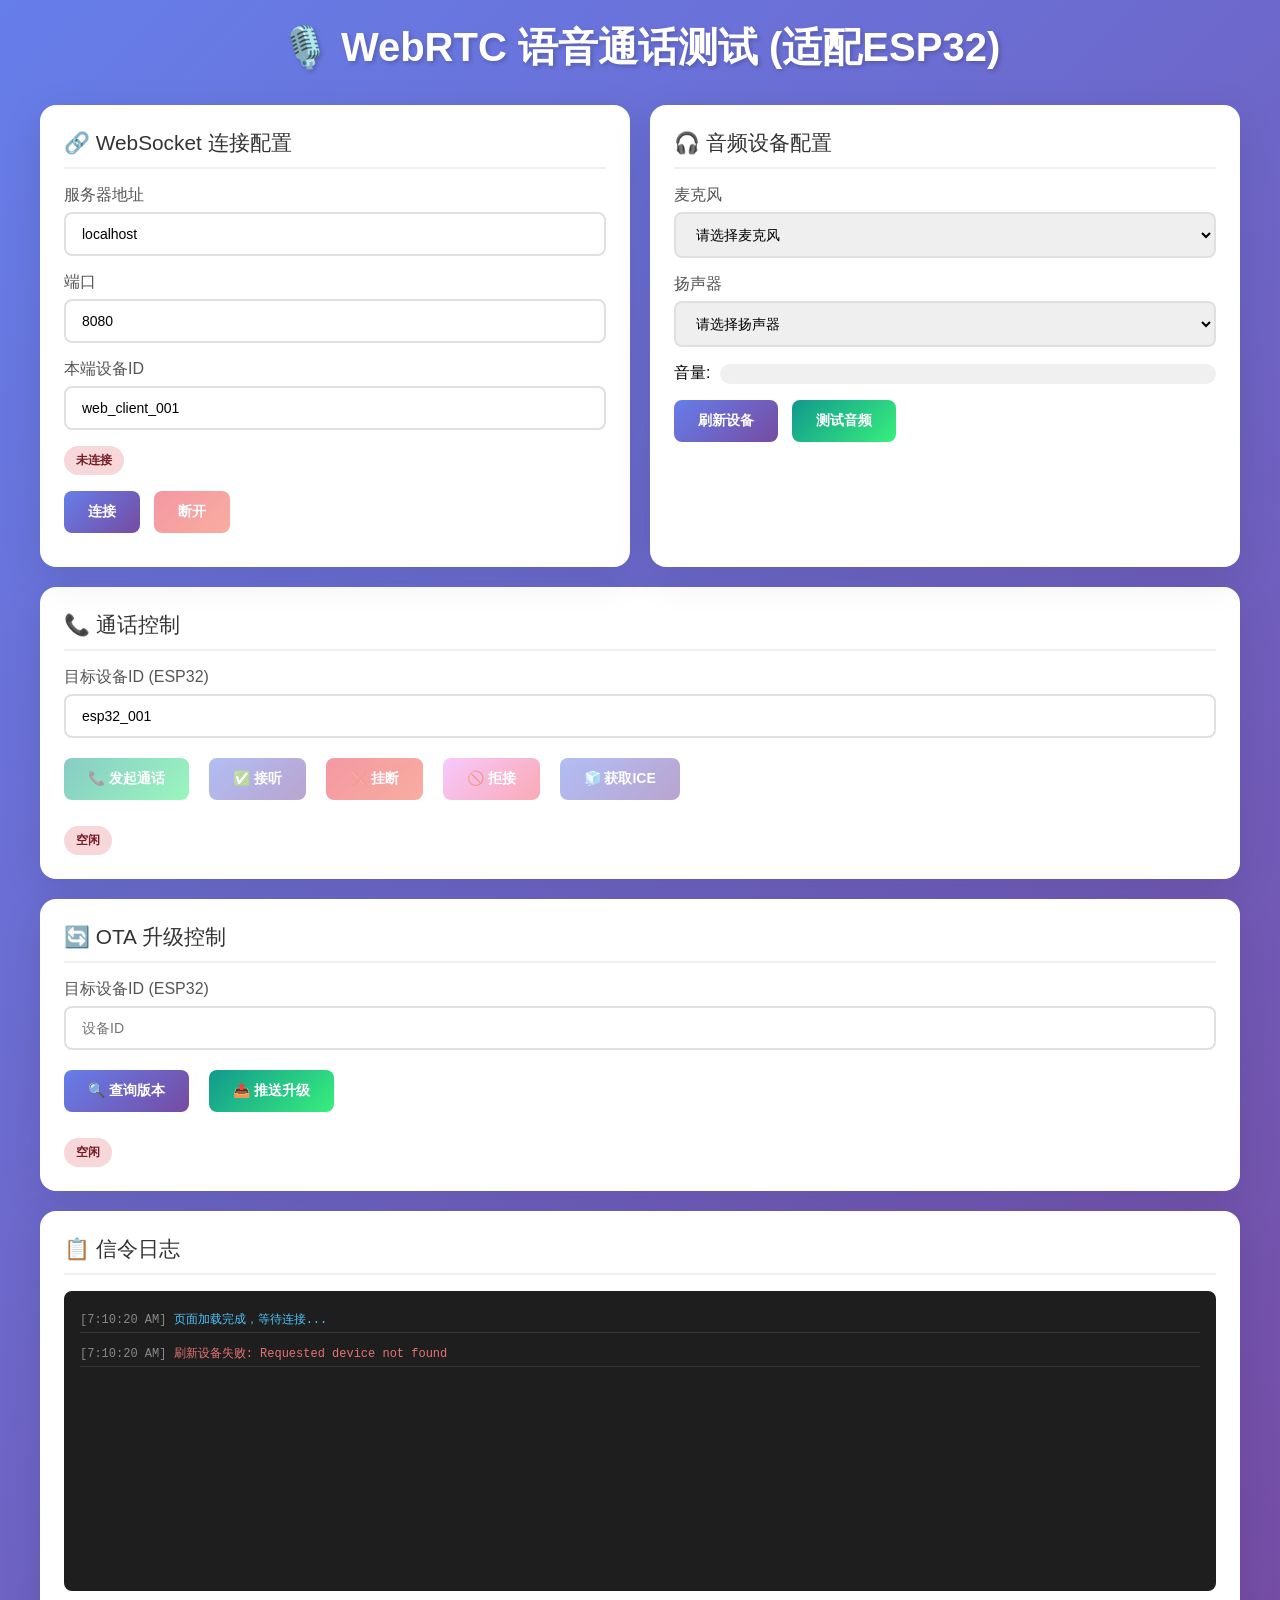
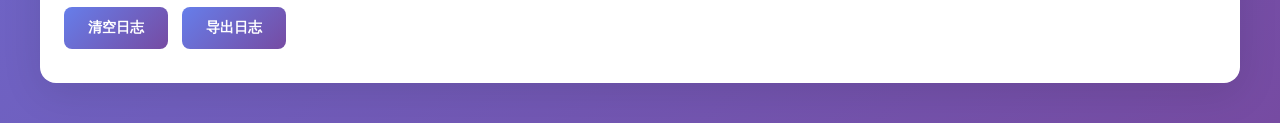
==== commit a97dc8f0: "OTA 升级能跑通，还需要再调整" ====
--- a/audio_server/src/main/resources/static/index2.html
+++ b/audio_server/src/main/resources/static/index2.html
@@ -72,7 +72,6 @@
     </div>
     <div class="call-controls">
       <button class="btn btn-success" id="btnCall" onclick="startCall()" disabled>📞 发起通话</button>
-      <button class="btn btn-primary" id="btnRing" onclick="sendRing()" disabled>🔔 发送振铃</button>
       <button class="btn btn-primary" id="btnAnswer" onclick="answerRing()" disabled>✅ 接听</button>
       <button class="btn btn-danger" id="btnHangup" onclick="hangupCall()" disabled>❌ 挂断</button>
       <button class="btn btn-warning" id="btnReject" onclick="rejectRing()" disabled>🚫 拒接</button>
@@ -80,6 +79,22 @@
     </div>
     <div style="margin-top: 16px;">
       <span id="callStatus" class="status status-disconnected">空闲</span>
+    </div>
+  </div>
+
+  <!-- OTA 升级控制 -->
+  <div class="card">
+    <div class="card-title">🔄 OTA 升级控制</div>
+    <div class="form-group">
+      <label>目标设备ID (ESP32)</label>
+      <input type="text" id="otaDeviceId" placeholder="设备ID">
+    </div>
+    <div class="call-controls">
+      <button class="btn btn-primary" id="btnQueryVersion" onclick="queryVersion()">🔍 查询版本</button>
+      <button class="btn btn-success" id="btnPushOta" onclick="pushOta()">📤 推送升级</button>
+    </div>
+    <div style="margin-top: 16px;">
+      <span id="otaStatus" class="status status-disconnected">空闲</span>
     </div>
   </div>
 
@@ -241,8 +256,74 @@
         log('error', '服务器错误: ' + (message.data || '无错误信息'));
         break;
 
+      case 'version_report':
+        handleVersionReport(message);
+        break;
+
       default:
         log('warn', '未知信令类型: ' + message.type);
+    }
+  }
+
+  // ==================== OTA 升级功能 ====================
+  function queryVersion() {
+    const deviceId = document.getElementById('otaDeviceId').value;
+    if (!deviceId) {
+      alert('请输入目标设备ID');
+      return;
+    }
+
+    updateOtaStatus('querying', '正在查询版本...');
+    log('info', `查询设备 ${deviceId} 的版本`);
+
+    // 发送版本查询信令
+    sendSignaling({
+      type: 'version_query',
+      target: deviceId,
+      from: document.getElementById('localDeviceId').value,
+      timestamp: Math.floor(Date.now() / 1000)
+    });
+  }
+
+  function pushOta() {
+    const deviceId = document.getElementById('otaDeviceId').value;
+
+    if (!deviceId) {
+      alert('请输入目标设备ID');
+      return;
+    }
+
+    updateOtaStatus('pushing', '正在推送升级...');
+    log('info', `推送 OTA 升级到设备 ${deviceId}:`);
+
+    // 发送 OTA 升级信令
+    sendSignaling({
+      type: 'ota',
+      target: deviceId,
+      from: document.getElementById('localDeviceId').value,
+      timestamp: Math.floor(Date.now() / 1000),
+    });
+
+    updateOtaStatus('success', '升级命令已发送');
+  }
+
+  function handleVersionReport(message) {
+    const deviceId = message.device_id || message.from;
+    const version = message.version;
+    log('info', `收到设备 ${deviceId} 的版本报告: ${version}`);
+    updateOtaStatus('success', `设备版本: ${version}`);
+  }
+
+  function updateOtaStatus(status, text) {
+    const statusEl = document.getElementById('otaStatus');
+    statusEl.textContent = text;
+    statusEl.className = 'status';
+    if (status === 'success') {
+      statusEl.classList.add('status-connected');
+    } else if (status === 'querying' || status === 'pushing') {
+      statusEl.classList.add('status-connecting');
+    } else {
+      statusEl.classList.add('status-disconnected');
     }
   }
 
@@ -568,26 +649,6 @@
     }
   }
 
-  // 发送振铃信令给ESP32
-  function sendRing() {
-    const targetId = document.getElementById('targetDeviceId').value;
-    if (!targetId) {
-      alert('请输入目标设备ID');
-      return;
-    }
-
-    // 发送ESP32格式的ring信令
-    sendSignaling({
-      type: 'ring',
-      target: targetId,
-      from: document.getElementById('localDeviceId').value,
-      timestamp: Math.floor(Date.now() / 1000)
-    });
-
-    updateCallStatus('calling', '正在振铃...');
-    document.getElementById('btnHangup').disabled = false;
-  }
-
   // 挂断通话
   function hangupCall() {
     const targetId = pendingCallerId || document.getElementById('targetDeviceId').value;
